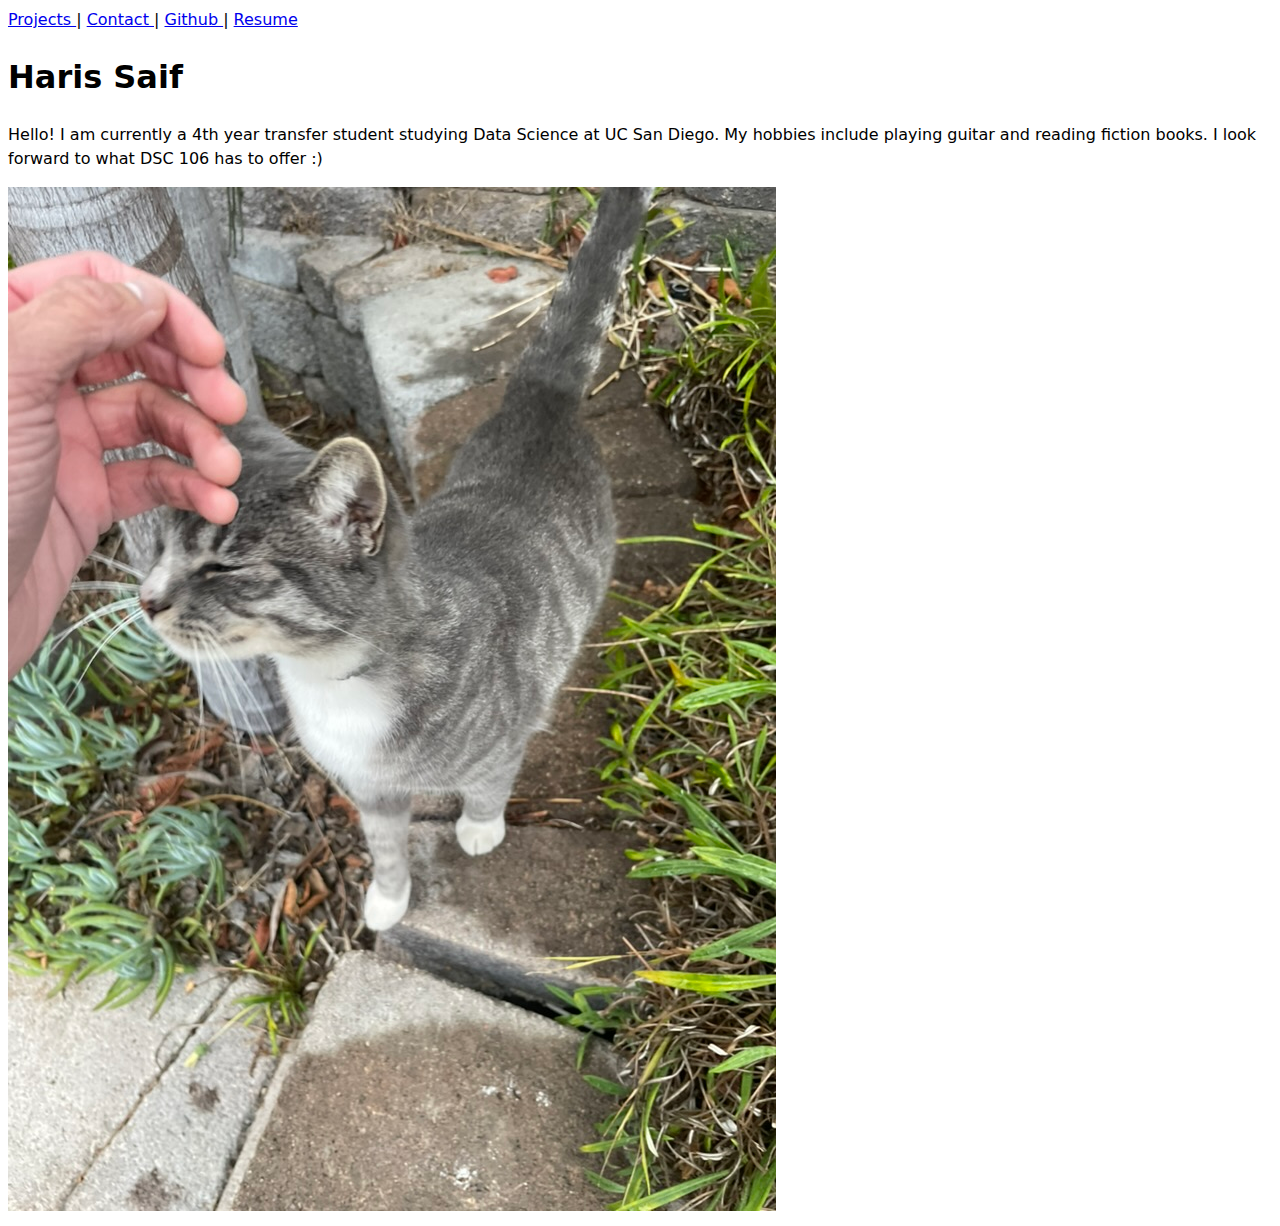
==== index.html @ c4139bba "Links again" ====
<!DOCTYPE html>
<html lang="en">
<head>
    <meta charset="UTF-8">
    <meta name="viewport" content="width=device-width, initial-scale=1.0">
    <link rel="stylesheet" href="style.css">
    <title>Haris Saif: Personal site and portfolio</title>
</head>
<body>
    <nav>
        <a href="projects/index.html">
            Projects
        </a> |
        <a href="contact/index.html">
            Contact
        </a> |
        <a href="https://github.com/harisdsc" target="_blank">
            Github
        </a> |
        <a href="resume/index.html">
            Resume
        </a>
    </nav>
    <h1>Haris Saif</h1>
    <p>Hello! I am currently a 4th year transfer student studying Data Science
        at UC San Diego. My hobbies include playing guitar and reading fiction
        books. I look forward to what DSC 106 has to offer :)
    </p>
    <img src="images/cat.jpeg" alt="gray cat from my neighborhood">
</body>
</html>
---- style.css ----
body {
    /* Set line height to 1.5 times the font size
         and use the OS’s UI font as the website font
       */
    font: 100%/1.5 system-ui;
}
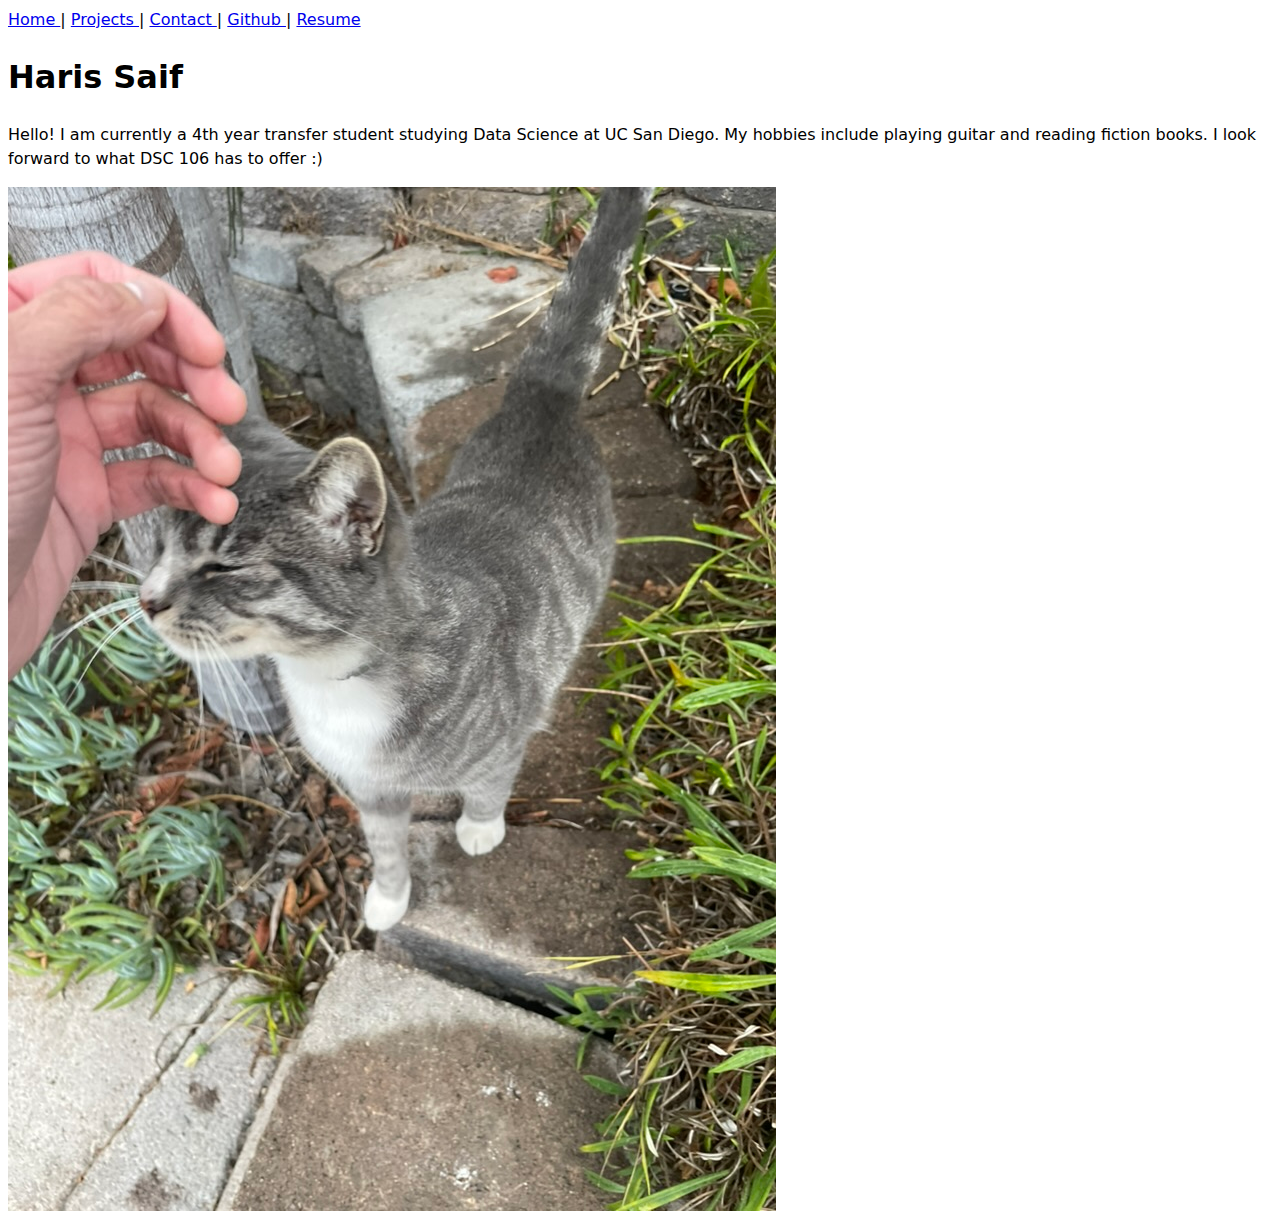
==== commit 3b1a227c: "Relative links" ====
--- a/index.html
+++ b/index.html
@@ -8,6 +8,9 @@
 </head>
 <body>
     <nav>
+        <a href="index.html">
+            Home
+        </a> |
         <a href="projects/index.html">
             Projects
         </a> |
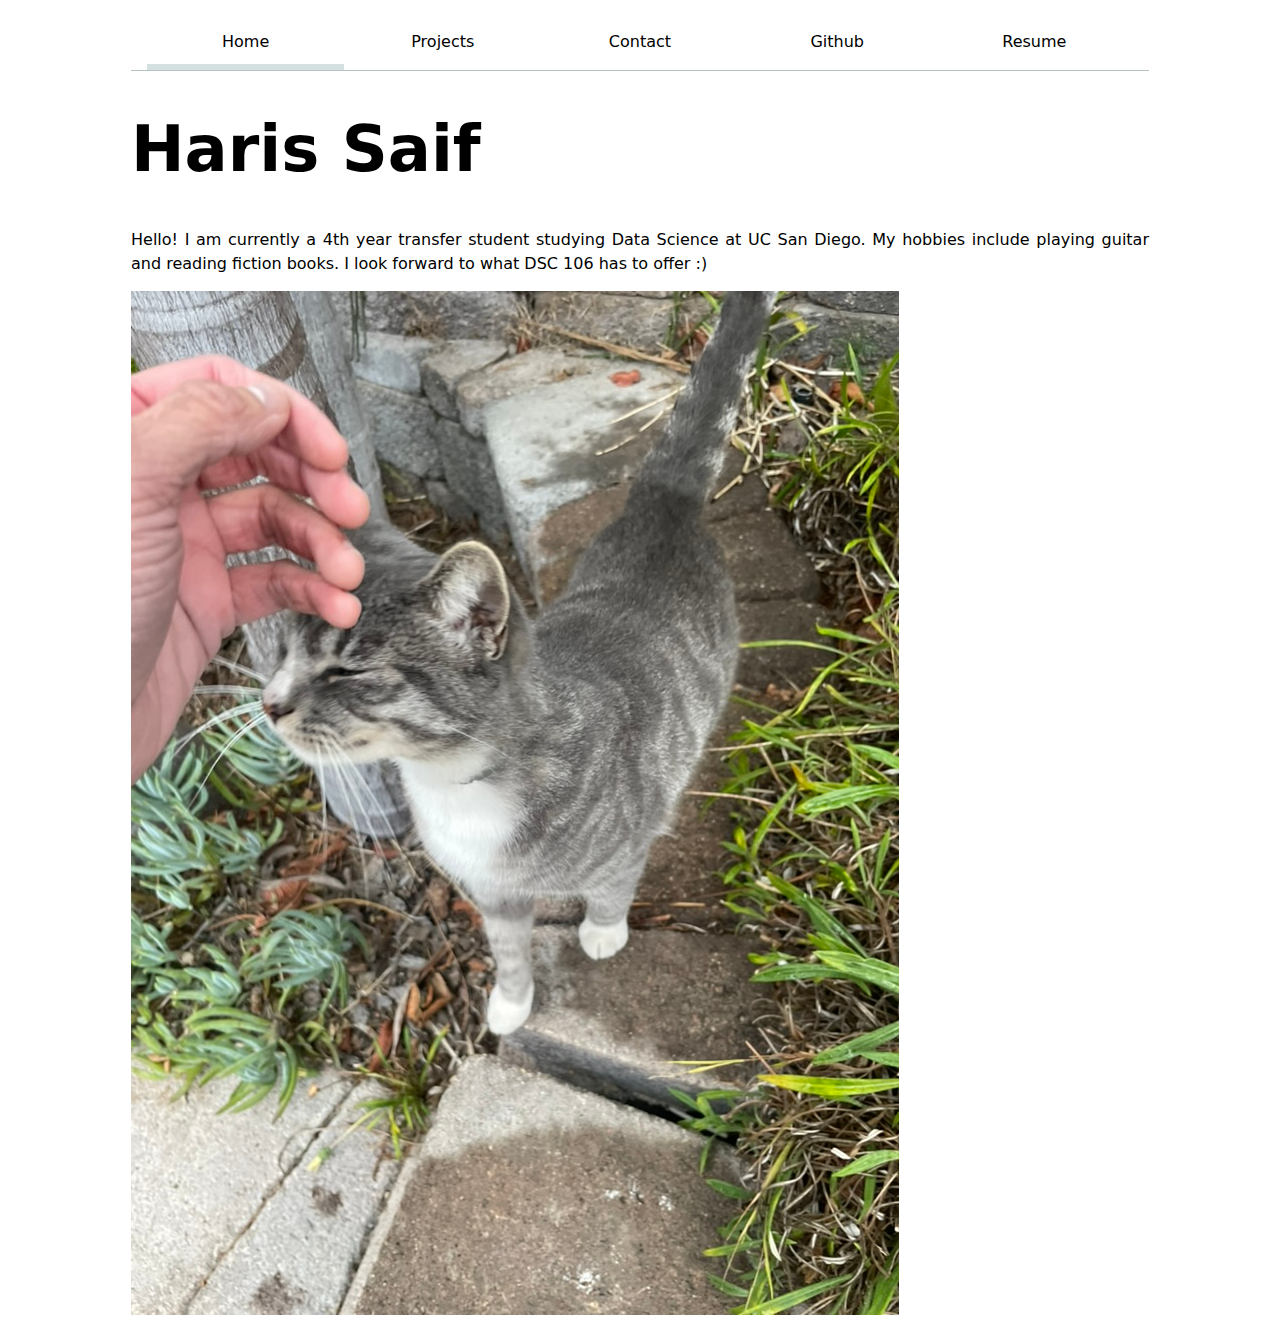
==== commit 27a22018: "lab02" ====
--- a/index.html
+++ b/index.html
@@ -8,18 +8,18 @@
 </head>
 <body>
     <nav>
-        <a href="index.html">
+        <a class="current" href="index.html">
             Home
-        </a> |
+        </a>
         <a href="projects/index.html">
             Projects
-        </a> |
+        </a>
         <a href="contact/index.html">
             Contact
-        </a> |
+        </a>
         <a href="https://github.com/harisdsc" target="_blank">
             Github
-        </a> |
+        </a>
         <a href="resume/index.html">
             Resume
         </a>
--- a/style.css
+++ b/style.css
@@ -3,4 +3,134 @@
          and use the OS’s UI font as the website font
        */
     font: 100%/1.5 system-ui;
+    max-width: 100ch;
+    margin-left: auto;
+    margin-right: auto;
+    /* margin-inline: auto; */
+    padding-inline: 1em;
 }
+
+nav ul, nav li {
+  display: contents;
+}
+
+nav {
+  display: flex;
+  padding: 1em;
+  border-bottom: 1px solid oklch(80% 3% 200);
+}
+
+nav a { 
+  flex: 1;
+  text-decoration: none;
+  color: inherit;
+  text-align: center;
+  padding-top: 0.4em;
+}
+
+nav a.current {
+  border-bottom: 0.4em solid oklch(90% 3% 200);
+  margin-bottom: -1em;
+}
+
+:root {
+  --color-accent: oklch(65% 65% 50)
+}
+
+nav a:hover {
+  border-bottom: 0.4em solid var(--color-accent);
+  margin-bottom: -1em;
+  background-color: oklch(from var(--color-accent) 95% 5% h)
+}
+
+/* input, textarea, button, label {
+  font: inherit;
+  display: block;
+} */
+
+/*
+input, textarea{
+  width: 100%;
+  box-sizing: border-box;
+}
+
+label {
+  margin-bottom: 0.5em;
+} */
+
+
+form {
+  display: grid;
+  grid-template-columns: auto 1fr;
+  gap: 1em;
+}
+
+label {
+  grid-column: 1 / 2;
+}
+
+input, textarea, button {
+  grid-column: 2 / 3;
+  box-sizing: border-box;
+}
+
+button {
+  grid-column: span 2;
+  padding: 0.5em 1em;
+}
+
+div.projects {
+  display: grid;
+  grid-template-columns: repeat(auto-fill, minmax(15em, 1fr));
+  gap: 1em;
+}
+
+article {
+  display: grid;
+  grid-template-rows: subgrid;
+  grid-row: span 3;
+  gap: 0.5em;
+}
+
+article h2 {
+  margin: 0;
+}
+
+h1 { 
+  font-size: 400%;
+  line-height: 1.1;
+}
+
+h1, h2, h3, h4, h5, h6 {
+  line-height: 1.1;
+  text-wrap: balance;
+}
+
+p {
+  font-size: 1em;
+  margin-bottom: 15px;
+  text-align: justify;
+}
+
+section {
+  margin-bottom: 20px;
+  padding: 10px;
+  background-color: #ffffff;
+  border: 1px solid #ddd;
+  border-radius: 5px;
+}
+
+section h2 {
+  font-size: 1.5em;
+  color: #005f99;
+  margin-bottom: 10px;
+}
+
+ul {
+  list-style: disc;
+  padding-left: 20px;
+}
+
+li {
+  margin-bottom: 10px;
+}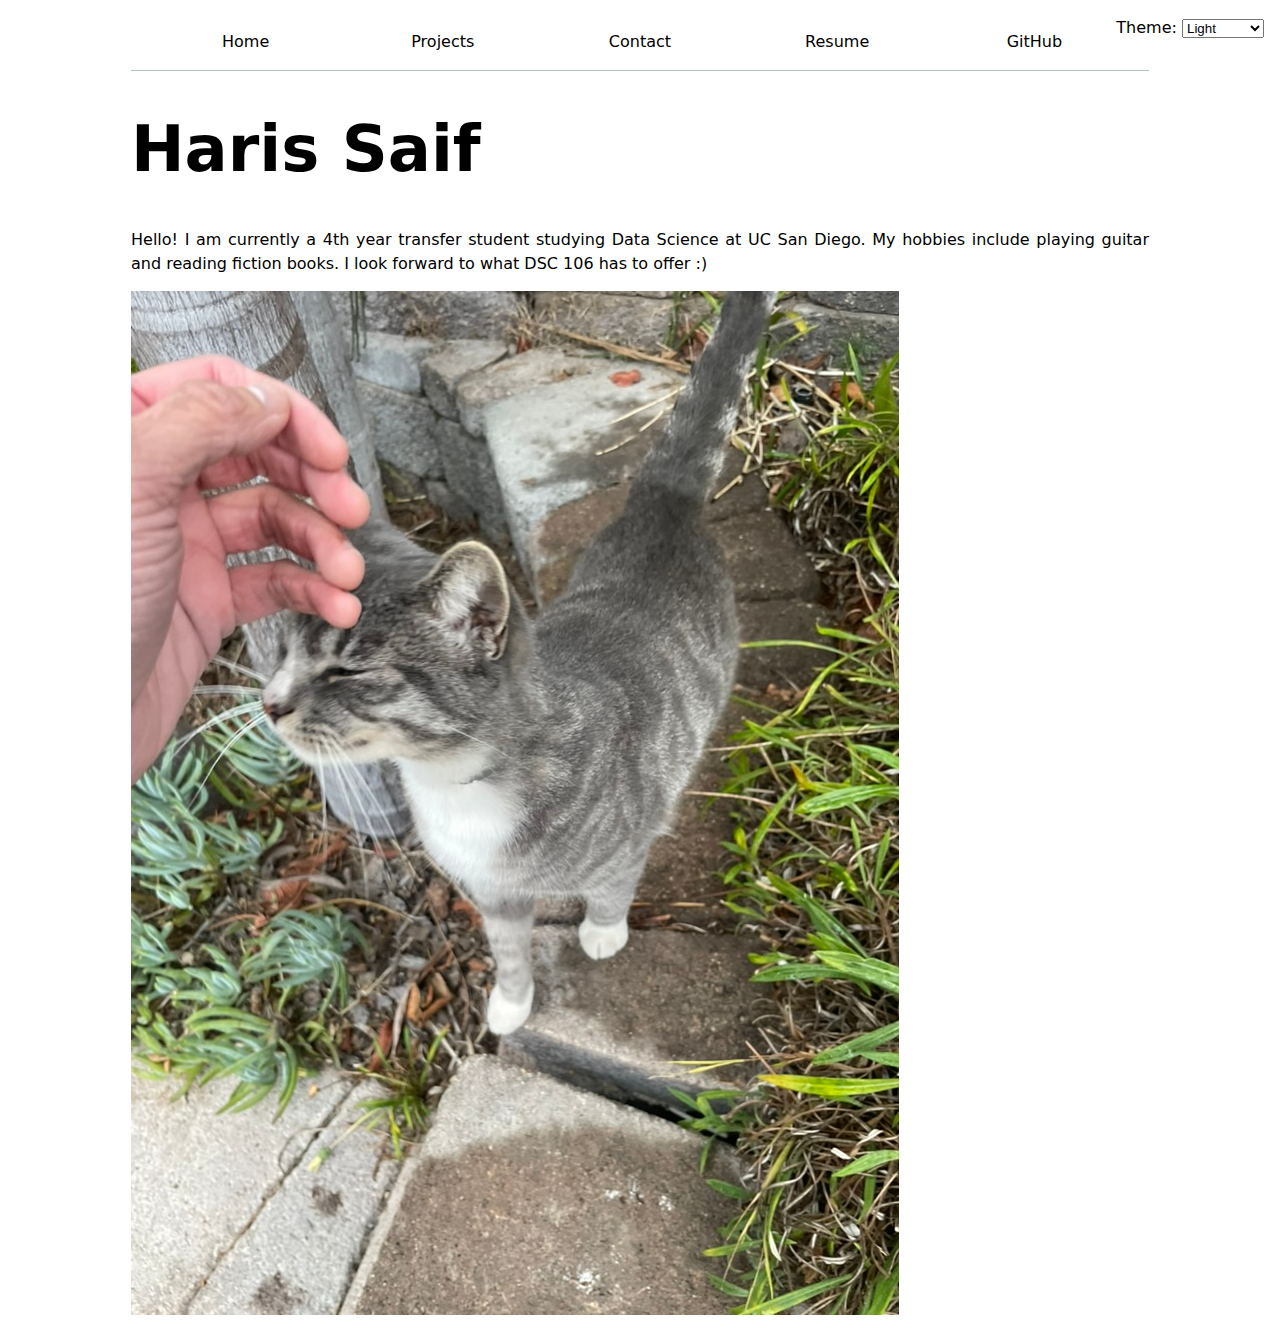
==== commit 49fceaed: "js" ====
--- a/index.html
+++ b/index.html
@@ -1,5 +1,6 @@
 <!DOCTYPE html>
-<html lang="en">
+<html class="home" lang="en">
+<script type="module" src="global.js"></script>
 <head>
     <meta charset="UTF-8">
     <meta name="viewport" content="width=device-width, initial-scale=1.0">
@@ -7,8 +8,8 @@
     <title>Haris Saif: Personal site and portfolio</title>
 </head>
 <body>
-    <nav>
-        <a class="current" href="index.html">
+    <!-- <nav>
+        <a href="index.html">
             Home
         </a>
         <a href="projects/index.html">
@@ -23,7 +24,7 @@
         <a href="resume/index.html">
             Resume
         </a>
-    </nav>
+    </nav> -->
     <h1>Haris Saif</h1>
     <p>Hello! I am currently a 4th year transfer student studying Data Science
         at UC San Diego. My hobbies include playing guitar and reading fiction
--- a/style.css
+++ b/style.css
@@ -15,9 +15,11 @@
 }
 
 nav {
+  --border-color: oklch(50% 10% 200 / 40%);
   display: flex;
   padding: 1em;
   border-bottom: 1px solid oklch(80% 3% 200);
+  border-bottom-color: var(--border-color)
 }
 
 nav a { 
@@ -34,13 +36,14 @@
 }
 
 :root {
-  --color-accent: oklch(65% 65% 50)
+  --color-accent: oklch(80% 3% 200)
 }
 
 nav a:hover {
   border-bottom: 0.4em solid var(--color-accent);
   margin-bottom: -1em;
-  background-color: oklch(from var(--color-accent) 95% 5% h)
+  /* background-color: oklch(from var(--color-accent) 95% 5% h) */
+  background-color: color-mix(in oklch, var(--color-accent), canvas 85%);
 }
 
 /* input, textarea, button, label {
@@ -133,4 +136,16 @@
 
 li {
   margin-bottom: 10px;
+}
+
+html {
+  color-scheme: light;
+}
+
+label.color-scheme {
+  position: absolute;
+  top: 1rem;
+  right: 1rem;
+  font-size:  80%;
+  font: inherit;
 }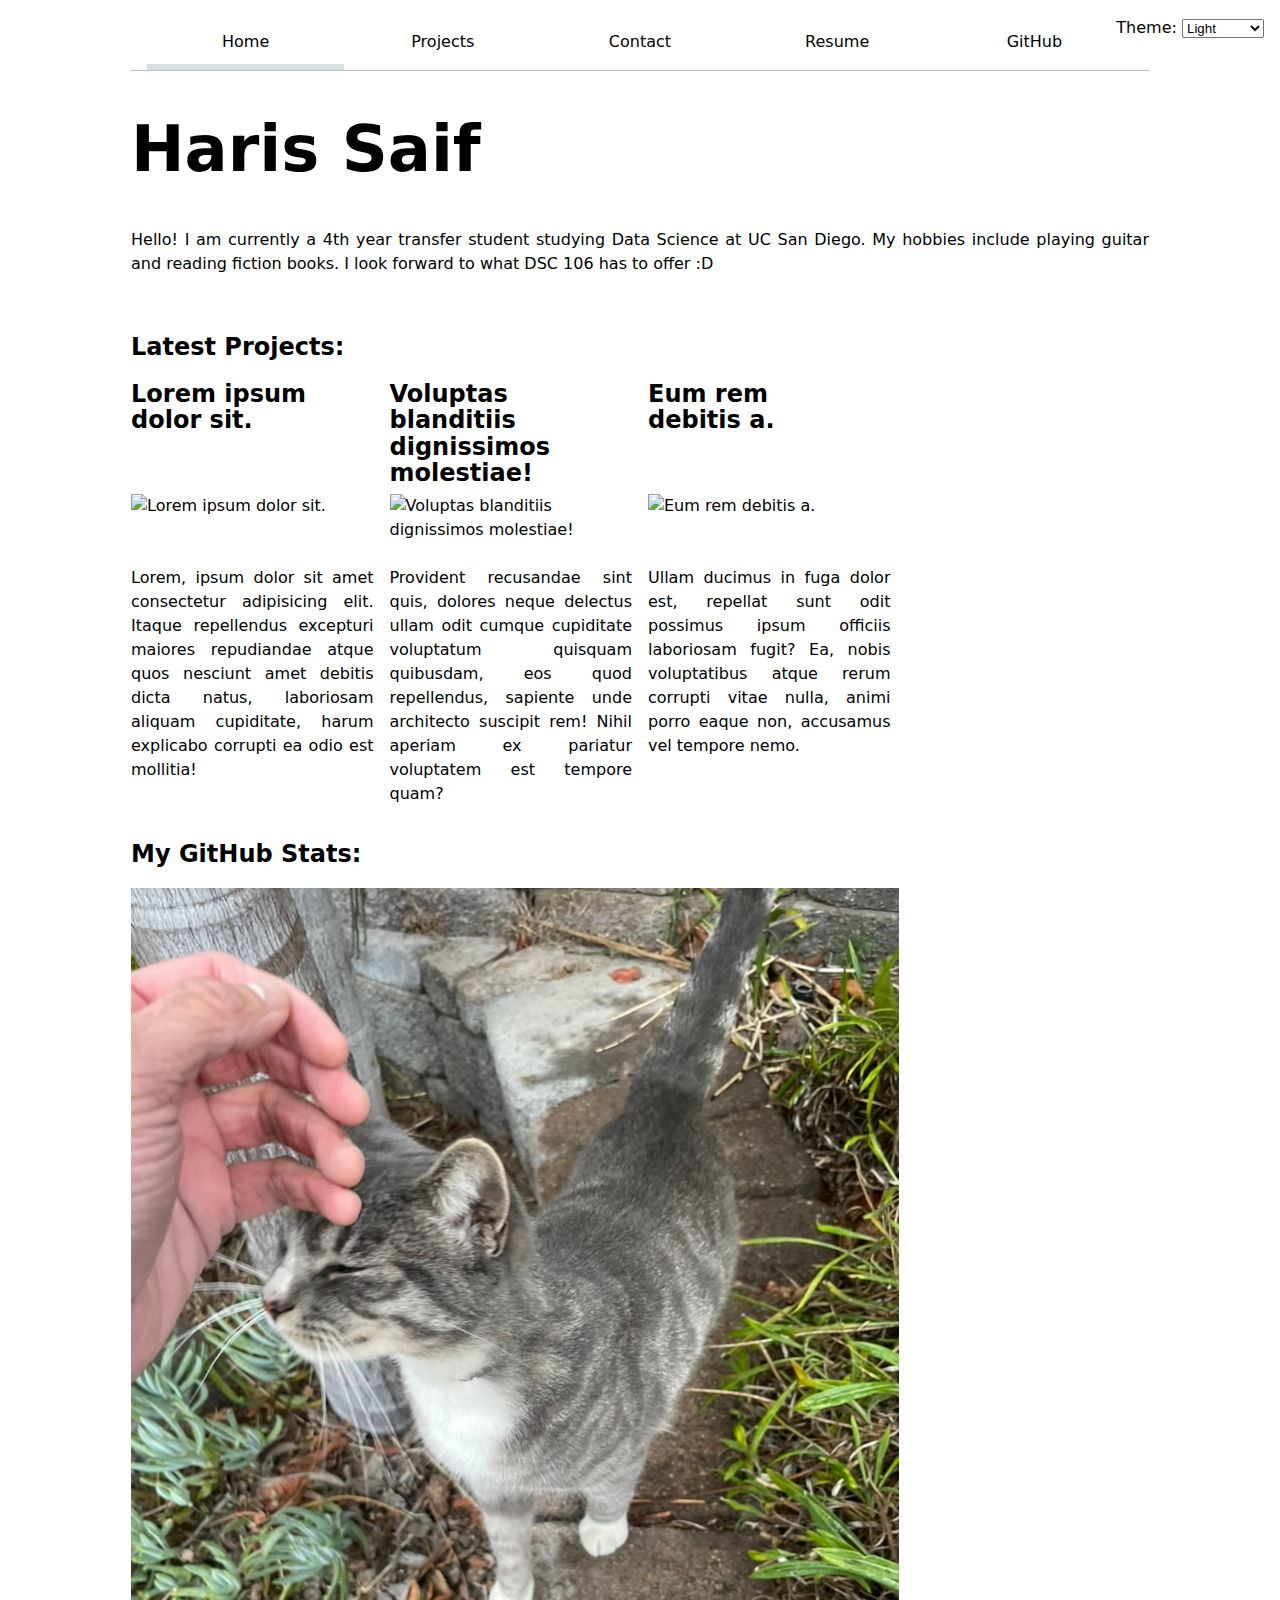
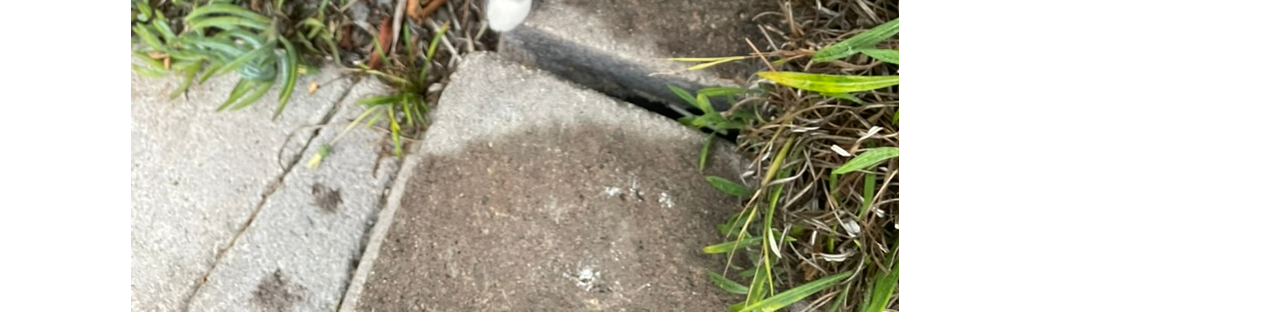
==== commit f361c115: "github api" ====
--- a/index.html
+++ b/index.html
@@ -1,6 +1,7 @@
 <!DOCTYPE html>
 <html class="home" lang="en">
 <script type="module" src="global.js"></script>
+<script src="index.js" type="module" defer></script>
 <head>
     <meta charset="UTF-8">
     <meta name="viewport" content="width=device-width, initial-scale=1.0">
@@ -28,8 +29,16 @@
     <h1>Haris Saif</h1>
     <p>Hello! I am currently a 4th year transfer student studying Data Science
         at UC San Diego. My hobbies include playing guitar and reading fiction
-        books. I look forward to what DSC 106 has to offer :)
+        books. I look forward to what DSC 106 has to offer :D
     </p>
+    <br>
+    <h2>Latest Projects:</h2>
+    <div class="projects">
+        <!-- Dynamically added content will appear here -->
+    </div>
+    <h2>My GitHub Stats:</h2>
+    <div id="profile-stats">
+    </div>
     <img src="images/cat.jpeg" alt="gray cat from my neighborhood">
 </body>
 </html>--- a/style.css
+++ b/style.css
@@ -148,4 +148,31 @@
   right: 1rem;
   font-size:  80%;
   font: inherit;
+}
+
+
+section {
+  color: black;
+}
+
+
+dl {
+  display: grid;
+  grid-template-columns: repeat(4, 1fr);
+  text-align: center;
+}
+
+dt {
+  font-size: 14px;
+  font-weight: bold;
+  text-transform: uppercase;
+  color: #666;
+  grid-row: 1;
+}
+
+dd {
+  font-size: 24px;
+  font-weight: bold;
+  margin: 5px 0;
+  grid-row: 2;
 }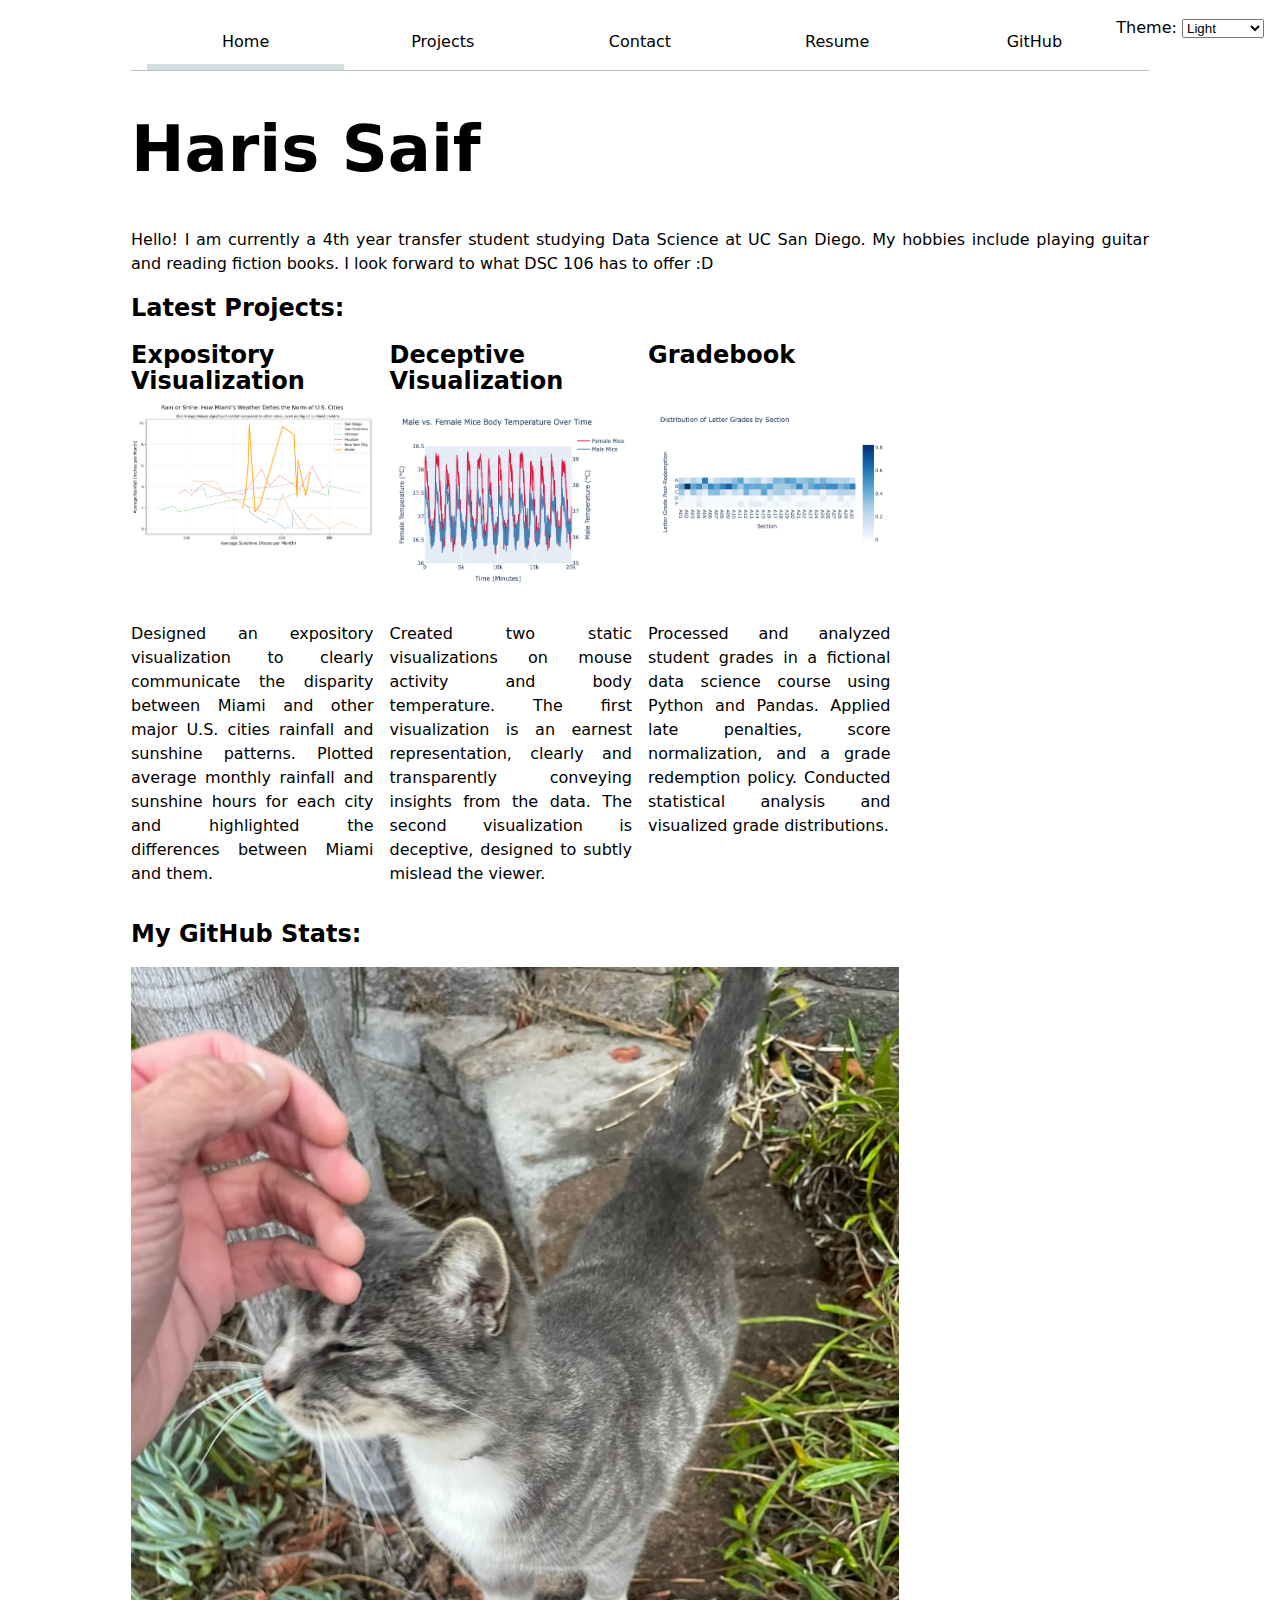
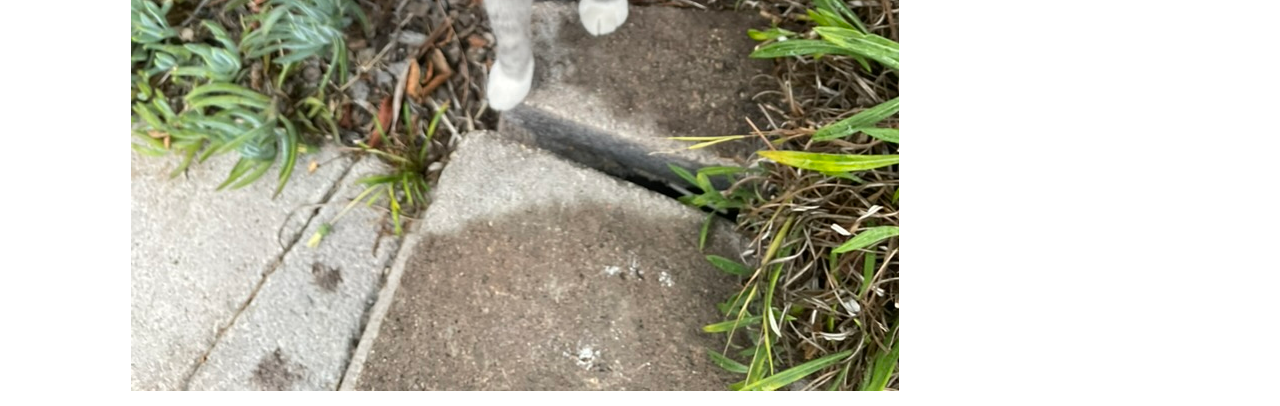
==== commit f41a69b9: "projects" ====
--- a/index.html
+++ b/index.html
@@ -31,7 +31,6 @@
         at UC San Diego. My hobbies include playing guitar and reading fiction
         books. I look forward to what DSC 106 has to offer :D
     </p>
-    <br>
     <h2>Latest Projects:</h2>
     <div class="projects">
         <!-- Dynamically added content will appear here -->
--- a/style.css
+++ b/style.css
@@ -88,6 +88,11 @@
   gap: 1em;
 }
 
+div.projects img {
+  flex: 1 1 auto;
+  max-width: 100%;
+}
+
 article {
   display: grid;
   grid-template-rows: subgrid;
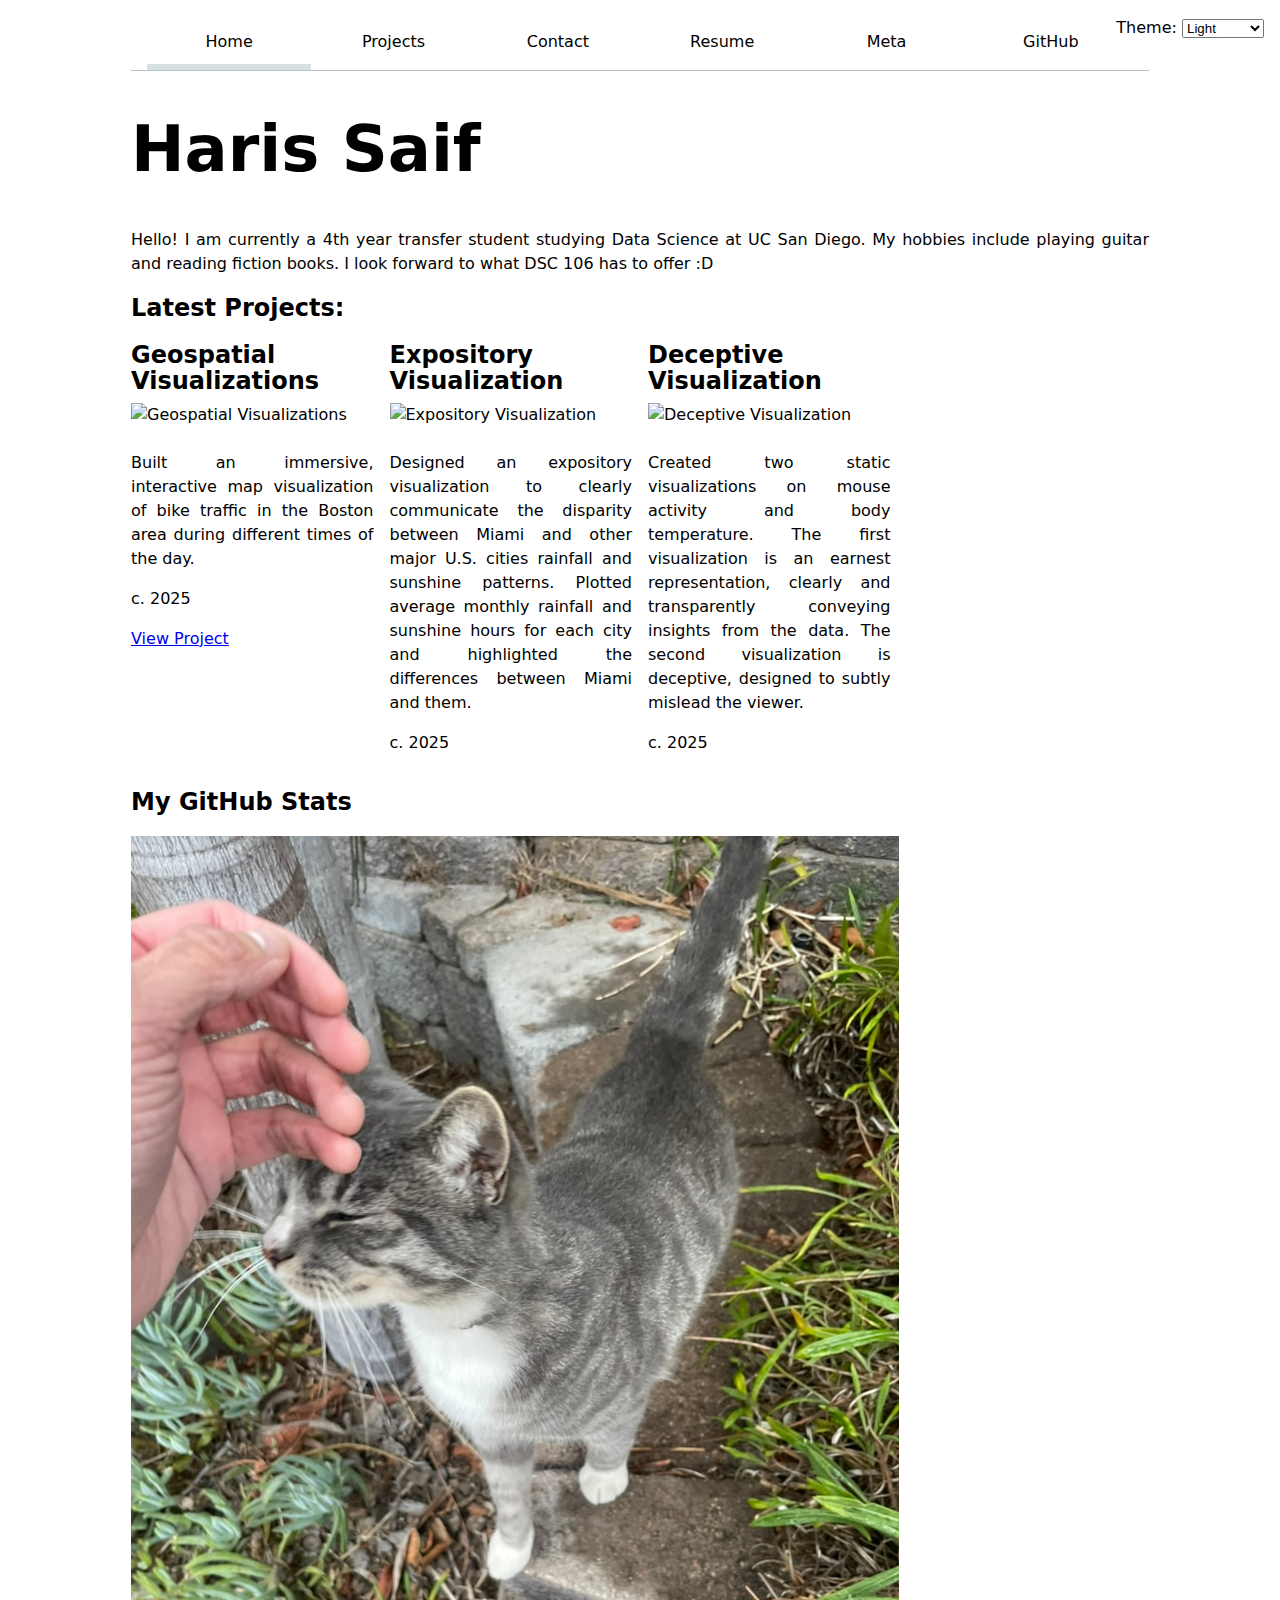
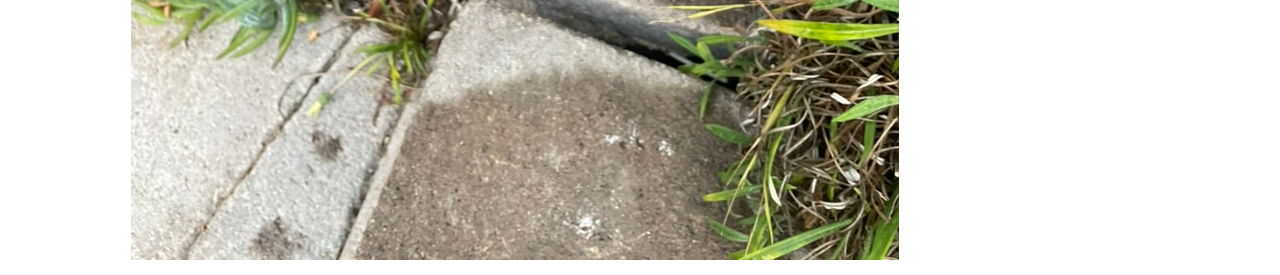
==== commit 31acbfb6: "commits summary" ====
--- a/index.html
+++ b/index.html
@@ -35,7 +35,7 @@
     <div class="projects">
         <!-- Dynamically added content will appear here -->
     </div>
-    <h2>My GitHub Stats:</h2>
+    <h2>My GitHub Stats</h2>
     <div id="profile-stats">
     </div>
     <img src="images/cat.jpeg" alt="gray cat from my neighborhood">
--- a/style.css
+++ b/style.css
@@ -180,4 +180,69 @@
   font-weight: bold;
   margin: 5px 0;
   grid-row: 2;
+}
+
+#projects-pie-plot {
+  max-width: 20em;
+  margin-block: 2em;
+
+  overflow: visible;
+}
+
+.legend {
+  border: 1px solid #ccc;
+  padding: 1em;
+  border-radius: 4px;
+  display: grid;
+  grid-template-columns: repeat(auto-fill, minmax(9em, 1fr));
+  flex: 1;
+}
+
+.legend li {
+  display: flex;
+  align-items: center;
+  gap: 0.5em;
+}
+
+.swatch {
+  width: 1em;
+  height: 1em;
+  border-radius: 3px;
+  background-color: var(--color);
+  display: inline-block;
+}
+
+
+.container {
+  display: flex;
+  align-items: flex-start;
+  gap: 2em;
+  margin-block: 2em;
+}
+
+&:has(path:hover) {
+  path:not(:hover) {
+    opacity: 0.5;
+  }
+}
+
+path {
+  transition: 300ms;
+  cursor: pointer;
+}
+
+
+.selected {
+  --color: oklch(60% 45% 0) !important;
+
+  &:is(path) {
+    fill: var(--color);
+  }
+}
+
+/* test*/
+
+
+.nothing {
+  display: none;
 }